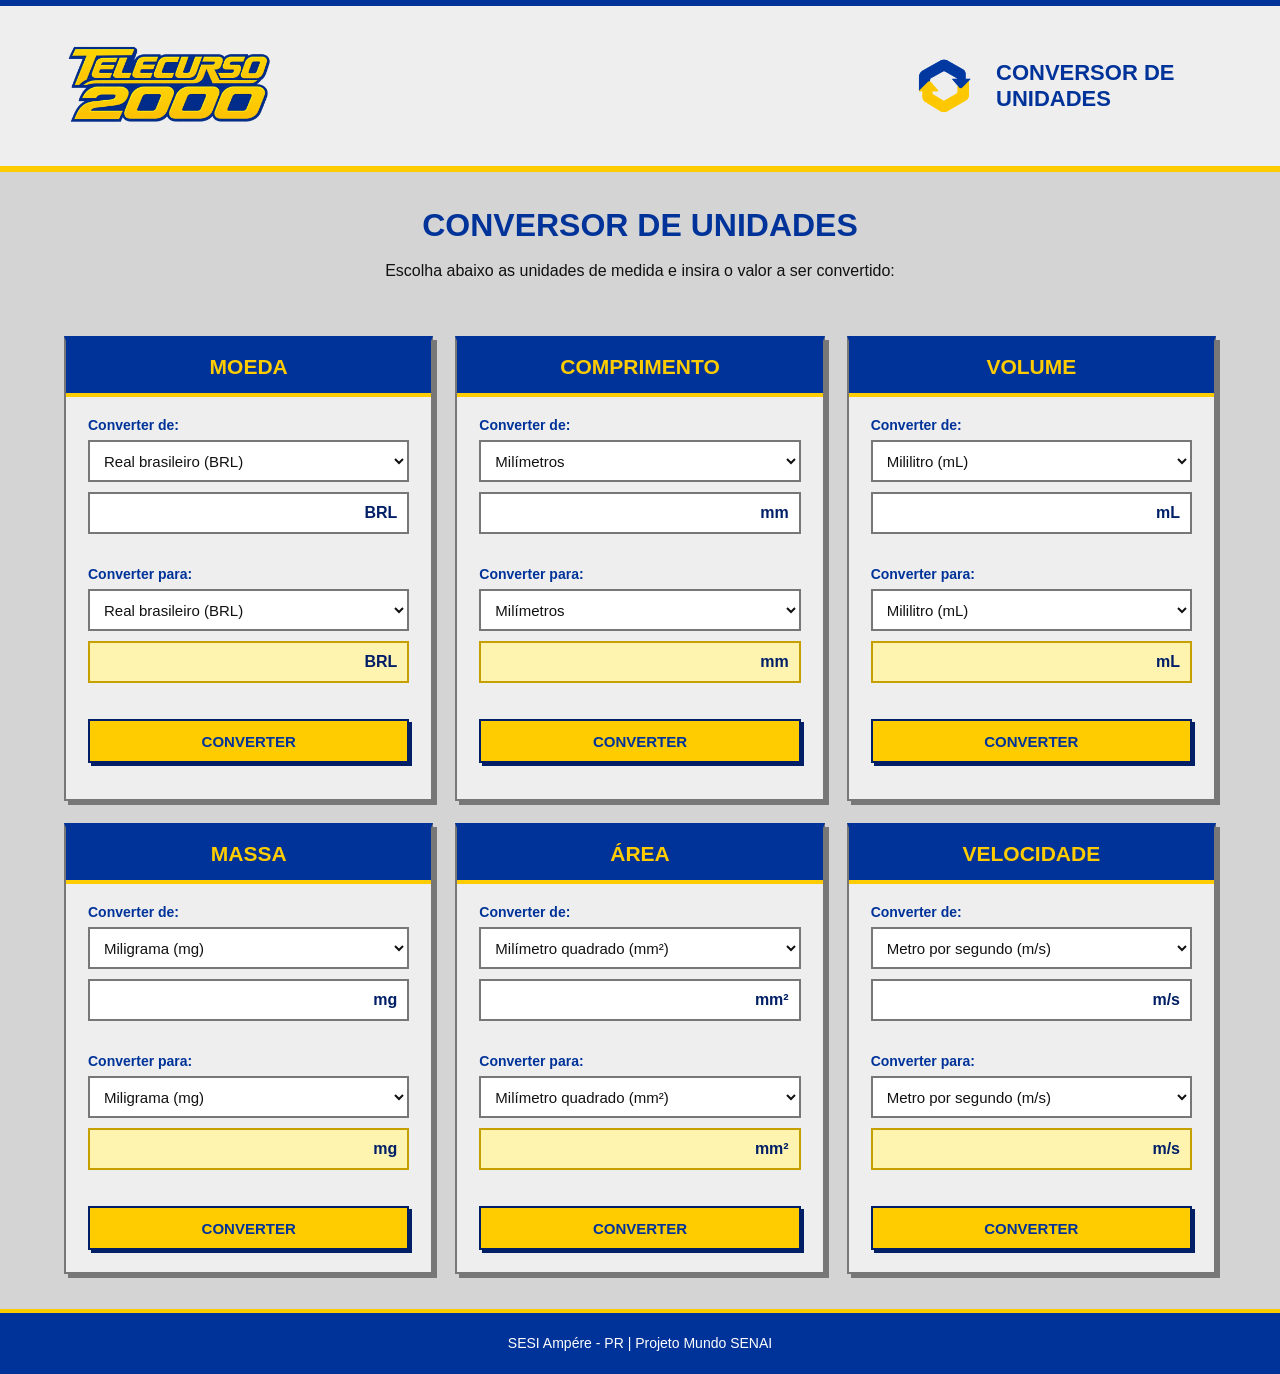
==== index.html @ 572ffd49 "refactor: pastas corrigidas" ====
<!doctype html>
<html lang="pt-br">
  <head>
    <meta charset="UTF-8" />
    <link rel="stylesheet" href="style.css" />
    <meta name="viewport" content="width=device-width, initial-scale=1.0" />
    <link rel="icon" href="imagens/logo-conversor.png">
    <title>Conversor de Unidades</title>
  </head>
  <body>
    <header class="cabecalho-logos">
      <div class="cabecalho-conteudo">
        <img class="logo-equipe" src="imagens/logo-telecurso-2000.png"
             alt="Equipe Telecurso 2000" width="1536" height="1024" />
        <div class="marca-conversor">
          <img class="logo-conversor" src="imagens/logo-conversor.png"
               alt="" width="1254" height="1254" />
          <span>Conversor de Unidades</span>
        </div>
      </div>
    </header>
    <h1>Conversor de Unidades</h1>
    <span>Escolha abaixo as unidades de medida e insira o valor a ser convertido:</span><br />
    <div class="container">

    <div class="convertmoeda">

      <h2>Moeda</h2>

      <label for="moeda-origem">Converter de:</label>

      <select id="moeda-origem">

        <option value="BRL">Real brasileiro (BRL)</option>
        <option value="USD">Dólar americano (USD)</option>
        <option value="EUR">Euro (EUR)</option>
        <option value="GBP">Libra esterlina (GBP)</option>
        <option value="ARS">Peso argentino (ARS)</option>
        <option value="JPY">Iene japonês (JPY)</option>

      </select>

      <input type="text" id="moedaBase" /><br />

      <label for="moeda-destino">Converter para:</label>

      <select id="moeda-destino">

        <option value="BRL">Real brasileiro (BRL)</option>
        <option value="USD">Dólar americano (USD)</option>
        <option value="EUR">Euro (EUR)</option>
        <option value="GBP">Libra esterlina (GBP)</option>
        <option value="ARS">Peso argentino (ARS)</option>
        <option value="JPY">Iene japonês (JPY)</option>
      </select>

      <input type="text" id="moedaConvertido" readonly/><br />

      <button type="button" id="converter-moeda" onclick="converterMoeda()">Converter</button>
      <p id="moeda-status" role="status" aria-live="polite"></p>

      <dialog class="modal" id="modal-erro">

        <div class="modal-header">

          <h1 class="modal-titulo">Erro na Conversão</h1>
          <button type="button" class="btn-close" onclick="modalErro.close()" aria-label="Fechar">×</button>

        </div>

        <div class="dialog-body">

          <p>O usuário não inseriu nenhum valor a ser convertido.</p>

        </div>

        <div class="dialog-footer">
         <button type="button" class="btn-fechar"
        onclick="modalErro.close()">Fechar</button>
        </div>

      </dialog>

    </div>

    <div class="convertcomprimento">

      <h2>Comprimento</h2>

      <label for="comprimento-origem">Converter de:</label>

      <select id="comprimento-origem">

        <option value="mm">Milímetros</option>
        <option value="cm">Centímetros</option>
        <option value="m">Metros</option>
        <option value="km">Quilômetros</option>

      </select>

      <input type="text" id="comprimentoBase" /> <br />

      <label for="comprimento-destino">Converter para:</label>

      <select id="comprimento-destino">

        <option value="mm">Milímetros</option>
        <option value="cm">Centímetros</option>
        <option value="m">Metros</option>
        <option value="km">Quilômetros</option>

        
      </select>
      
      <input type="text" id="comprimentoConvertido" readonly/><br />

      <button type="button" onclick="converterComprimento()">Converter</button>

    </div>

    <div class="convertvolume">

      <h2>Volume</h2>

      <label for="volume-origem">Converter de:</label>

      <select id="volume-origem">

        <option value="ml">Mililitro (mL)</option>
        <option value="l">Litro (L)</option>
        <option value="cm3">Centímetro cúbico (cm³)</option>
        <option value="m3">Metro cúbico (m³)</option>

      </select>

      <input type="text" id="volumeBase" /><br />

      <label for="volume-destino">Converter para:</label>

      <select id="volume-destino">

        <option value="ml">Mililitro (mL)</option>
        <option value="l">Litro (L)</option>
        <option value="cm3">Centímetro cúbico (cm³)</option>
        <option value="m3">Metro cúbico (m³)</option>

      </select>

      <input type="text" id="volumeConvertido" readonly/> <br />

      <button type="button" onclick="converterVolume()">Converter</button>


    </div>
    <div class="convertmassa">

      <h2>Massa</h2>

      <label for="massa-origem">Converter de:</label>

      <select id="massa-origem">

        <option value="mg">Miligrama (mg)</option>
        <option value="g">Grama (g)</option>
        <option value="kg">Quilograma (kg)</option>
        <option value="t">Tonelada (t)</option>
        <option value="lb">Libra (lb)</option>
        <option value="oz">Onça (oz)</option>

      </select>

      <input type="text" id="massaBase" /><br />

      <label for="massa-destino">Converter para:</label>

      <select id="massa-destino">

        <option value="mg">Miligrama (mg)</option>
        <option value="g">Grama (g)</option>
        <option value="kg">Quilograma (kg)</option>
        <option value="t">Tonelada (t)</option>
        <option value="lb">Libra (lb)</option>
        <option value="oz">Onça (oz)</option>

      </select>

      <input type="text" id="massaConvertido" readonly /><br />

      <button type="button" onclick="converterMassa()">Converter</button>

    </div>
    <div class="convertarea">

      <h2>Área</h2>

      <label for="area-origem">Converter de:</label>

      <select id="area-origem">

        <option value="mm2">Milímetro quadrado (mm²)</option>
        <option value="cm2">Centímetro quadrado (cm²)</option>
        <option value="m2">Metro quadrado (m²)</option>
        <option value="km2">Quilômetro quadrado (km²)</option>
        <option value="ha">Hectare (ha)</option>
        <option value="acre">Acre</option>

      </select>

      <input type="text" id="baseArea" /><br />

      <label for="area-destino">Converter para:</label>

      <select id="area-destino">

      <option value="mm2">Milímetro quadrado (mm²)</option>
        <option value="cm2">Centímetro quadrado (cm²)</option>
        <option value="m2">Metro quadrado (m²)</option>
        <option value="km2">Quilômetro quadrado (km²)</option>
        <option value="ha">Hectare (ha)</option>
        <option value="acre">Acre</option>

        </select>

      <input type="text" id="areaConvertido" readonly /><br />

      <button type="button" onclick="converterArea()">Converter</button>

    </div>

    <div class="convertvelocidade">

      <h2>Velocidade</h2>

      <label for="velocidade-origem">Converter de:</label>

      <select id="velocidade-origem">

        <option value="m_s">Metro por segundo (m/s)</option>
        <option value="km_h">Quilômetro por hora (km/h)</option>
        <option value="mph">Milha por hora (mph)</option>
        <option value="kn">Nó (kn)</option>

      </select>

      <input type="text" id="velocidadeBase" /><br />

      <label for="velocidade-destino">Converter para:</label>

      <select id="velocidade-destino">

        <option value="m_s">Metro por segundo (m/s)</option>
        <option value="km_h">Quilômetro por hora (km/h)</option>
        <option value="mph">Milha por hora (mph)</option>
        <option value="kn">Nó (kn)</option>

      </select>


      <input type="text" id="velocidadeConvertido" readonly /><br />

      <button type="button" onclick="converterVelocidade()">Converter</button>

    </div>
    </div>
    <footer class="rodape">SESI Ampére - PR | Projeto Mundo SENAI</footer>
    <script src="script.js"></script>
  </body>
</html>
---- style.css ----
:root {
  --cor-fundo: #d4d4d4;
  --cor-card: #eeeeee;
  --cor-principal: #003399;
  --cor-secundaria: #001f66;
  --cor-destaque: #ffcc00;
  --cor-texto: #111111;
  --cor-borda: #777777;
  --cor-input: #ffffff;
  --cor-resultado: #fff3b0;

  --sombra: 4px 4px 0px #777777;
  --raio: 0px;
}

/* =====================================
   RESET
===================================== */

* {
  margin: 0;
  padding: 0;
  box-sizing: border-box;
}

/* =====================================
   CORPO DA PÁGINA
===================================== */

body {
  font-family: Arial, Helvetica, sans-serif;
  background: var(--cor-fundo);
  color: var(--cor-texto);
  min-height: 100vh;
}

/* =====================================
   CABEÇALHO
===================================== */

header {
  background: var(--cor-principal);
  color: white;

  min-height: 85px;
  padding: 15px 20px;

  display: flex;
  align-items: center;
  justify-content: center;

  border-bottom: 6px solid var(--cor-destaque);
}

header p {
  font-size: 25px;
  font-weight: 900;
  text-transform: uppercase;
  letter-spacing: 2px;
}

/* =====================================
   TÍTULO PRINCIPAL
===================================== */

h1 {
  text-align: center;

  margin: 35px 15px 15px;

  color: var(--cor-principal);

  font-size: 32px;
  font-weight: 900;
  text-transform: uppercase;
}

body > span {
  display: block;

  text-align: center;

  font-size: 16px;
  line-height: 1.5;

  padding: 0 15px;
}

/* =====================================
   CONTAINER DOS CONVERSORES
===================================== */

.container {
  width: 90%;
  max-width: 1200px;

  margin: 35px auto;

  display: grid;

  grid-template-columns: repeat(auto-fit, minmax(280px, 1fr));

  gap: 22px;
}

/* =====================================
   CARDS
===================================== */

.convertmoeda,
.convertcomprimento,
.convertvolume,
.convertmassa,
.convertarea,
.convertvelocidade {
  background: var(--cor-card);

  padding: 22px;

  border: 2px solid var(--cor-borda);
  border-top: 5px solid var(--cor-principal);

  border-radius: var(--raio);

  box-shadow: var(--sombra);

  transition: transform 0.2s ease;
}

/* Efeito discreto ao passar o mouse */

.convertmoeda:hover,
.convertcomprimento:hover,
.convertvolume:hover,
.convertmassa:hover,
.convertarea:hover,
.convertvelocidade:hover {
  transform: translateY(-3px);
}

/* =====================================
   TÍTULOS DOS CARDS
===================================== */

.container h2 {
  background: var(--cor-principal);
  color: var(--cor-destaque);

  text-align: center;

  font-size: 21px;
  font-weight: 900;
  text-transform: uppercase;

  margin: -22px -22px 20px;
  padding: 14px 8px;

  border-bottom: 4px solid var(--cor-destaque);
}

/* =====================================
   LABELS
===================================== */

label {
  display: block;

  margin-top: 14px;
  margin-bottom: 7px;

  color: var(--cor-principal);

  font-size: 14px;
  font-weight: 900;
}

/* =====================================
   INPUTS E SELECTS
===================================== */

select,
input {
  width: 100%;
  min-height: 42px;

  padding: 9px 10px;

  border: 2px solid var(--cor-borda);
  border-radius: 0;

  background: var(--cor-input);
  color: var(--cor-texto);

  font-size: 15px;
  font-family: Arial, Helvetica, sans-serif;

  outline: none;
}

/* Espaço para os campos de valor */

input {
  margin-top: 10px;
}

/* Destaque ao selecionar um campo */

select:focus,
input:focus {
  border-color: var(--cor-principal);

  box-shadow: 0 0 0 3px rgba(0, 51, 153, 0.2);
}

/* =====================================
   RESULTADOS DA CONVERSÃO
===================================== */

input[readonly] {
  background: var(--cor-resultado);

  color: var(--cor-secundaria);

  font-weight: 900;

  border: 2px solid #c5a000;
}

/* =====================================
   BOTÕES CONVERTER
===================================== */

button {
  width: 100%;
  min-height: 44px;

  margin-top: 18px;
  padding: 10px 15px;

  background: var(--cor-destaque);
  color: var(--cor-principal);

  border: 2px solid var(--cor-secundaria);
  border-radius: 0;

  font-size: 15px;
  font-weight: 900;
  font-family: Arial, Helvetica, sans-serif;
  text-transform: uppercase;

  cursor: pointer;

  box-shadow: 3px 3px 0 var(--cor-secundaria);

  transition:
    background 0.15s ease,
    transform 0.15s ease,
    box-shadow 0.15s ease;
}

/* Efeito ao passar o mouse */

button:hover {
  background: var(--cor-principal);
  color: white;
}

/* Efeito ao clicar */

button:active {
  transform: translate(2px, 2px);
  box-shadow: 1px 1px 0 var(--cor-secundaria);
}

/* Acessibilidade pelo teclado */

button:focus-visible {
  outline: 3px solid var(--cor-secundaria);
  outline-offset: 4px;
}

/* =====================================
   RESPONSIVIDADE
===================================== */

@media (max-width: 600px) {
  header {
    min-height: 70px;
  }

  header p {
    font-size: 21px;
  }

  h1 {
    font-size: 25px;
    margin-top: 25px;
  }

  body > span {
    font-size: 14px;
  }

  .container {
    width: 92%;
    grid-template-columns: 1fr;
    gap: 20px;
    margin-top: 25px;
  }

  .convertmoeda,
  .convertcomprimento,
  .convertvolume,
  .convertmassa,
  .convertarea,
  .convertvelocidade {
    padding: 18px;
  }

  .container h2 {
    margin: -18px -18px 18px;
    font-size: 19px;
  }
}

/* =====================================
   MODAL DE ERRO
===================================== */

#modal-erro {
  width: 90%;
  max-width: 460px;
  max-height: 90vh;
  margin: auto;
  padding: 0;

  background: var(--cor-card);
  color: var(--cor-texto);

  border: 2px solid var(--cor-borda);
  border-radius: var(--raio);
  box-shadow: var(--sombra);

  overflow-y: auto;
}

/* Fundo escurecido atrás do modal */

#modal-erro::backdrop {
  background: rgba(0, 0, 0, 0.6);
}

/* Cabeçalho */

#modal-erro .modal-header {
  display: flex;
  align-items: center;
  justify-content: space-between;
  gap: 15px;

  padding: 16px 20px;

  background: var(--cor-principal);
  border-bottom: 4px solid var(--cor-destaque);
}

#modal-erro .modal-titulo {
  margin: 0;

  color: var(--cor-destaque);
  text-align: left;
  font-size: 21px;
  font-weight: 900;
  text-transform: uppercase;
}

/* Botão X */

#modal-erro .btn-close {
  display: flex;
  align-items: center;
  justify-content: center;
  flex-shrink: 0;

  width: 34px;
  height: 34px;
  min-height: 0;
  margin: 0;
  padding: 0;

  background: var(--cor-destaque);
  color: var(--cor-principal);

  border: 2px solid var(--cor-destaque);
  box-shadow: none;

  font-size: 24px;
  line-height: 1;
}

#modal-erro .btn-close:hover {
  background: var(--cor-card);
}

/* Mensagem */

#modal-erro .dialog-body {
  padding: 25px 20px;

  font-size: 16px;
  line-height: 1.6;
}

/* Rodapé */

#modal-erro .dialog-footer {
  padding: 0 20px 22px;
}

#modal-erro .btn-fechar {
  margin-top: 0;
}

#moeda-status { margin-top: 14px; font-size: 13px; line-height: 1.5; }
#converter-moeda:disabled { opacity: 0.65; cursor: wait; }

/* Sigla integrada ao campo, separada do valor usado nas contas. */
.campo-com-unidade { position: relative; margin-top: 10px; }
.campo-com-unidade input { margin-top: 0; padding-right: 65px; }
.sigla-unidade {
  position: absolute; right: 12px; top: 50%; transform: translateY(-50%);
  font-weight: bold; color: var(--cor-secundaria); pointer-events: none;
}

/* Cabeçalho com as identidades da equipe e do aplicativo. */
header.cabecalho-logos {
  padding: 10px 5%;
  background: var(--cor-card);
  border-top: 6px solid var(--cor-principal);
}
.cabecalho-conteudo {
  width: 100%; max-width: 1200px; margin: auto;
  display: flex; align-items: center; justify-content: space-between; gap: 24px;
}
.logo-equipe { display: block; width: 210px; height: 140px; object-fit: contain; }
.marca-conversor { display: flex; align-items: center; gap: 12px; }
.logo-conversor { width: 80px; height: 80px; object-fit: contain; }
.marca-conversor span {
  max-width: 220px; font-size: 22px; line-height: 1.2;
  font-weight: 900; text-transform: uppercase; color: var(--cor-principal);
}
@media (max-width: 600px) {
  .cabecalho-conteudo { gap: 10px; }
  .logo-equipe { width: 135px; height: 90px; }
  .marca-conversor { gap: 5px; }
  .logo-conversor { width: 48px; height: 48px; }
  .marca-conversor span { font-size: 13px; max-width: 110px; }
}
@media (max-width: 360px) {
  .cabecalho-conteudo { flex-direction: column; gap: 0; }
  .marca-conversor span { max-width: none; }
}

/* Rodapé */
.rodape {
  padding: 20px 15px;
  text-align: center;
  font-size: 14px;
  line-height: 1.5;
  color: white;
  background: var(--cor-principal);
  border-top: 4px solid var(--cor-destaque);
}
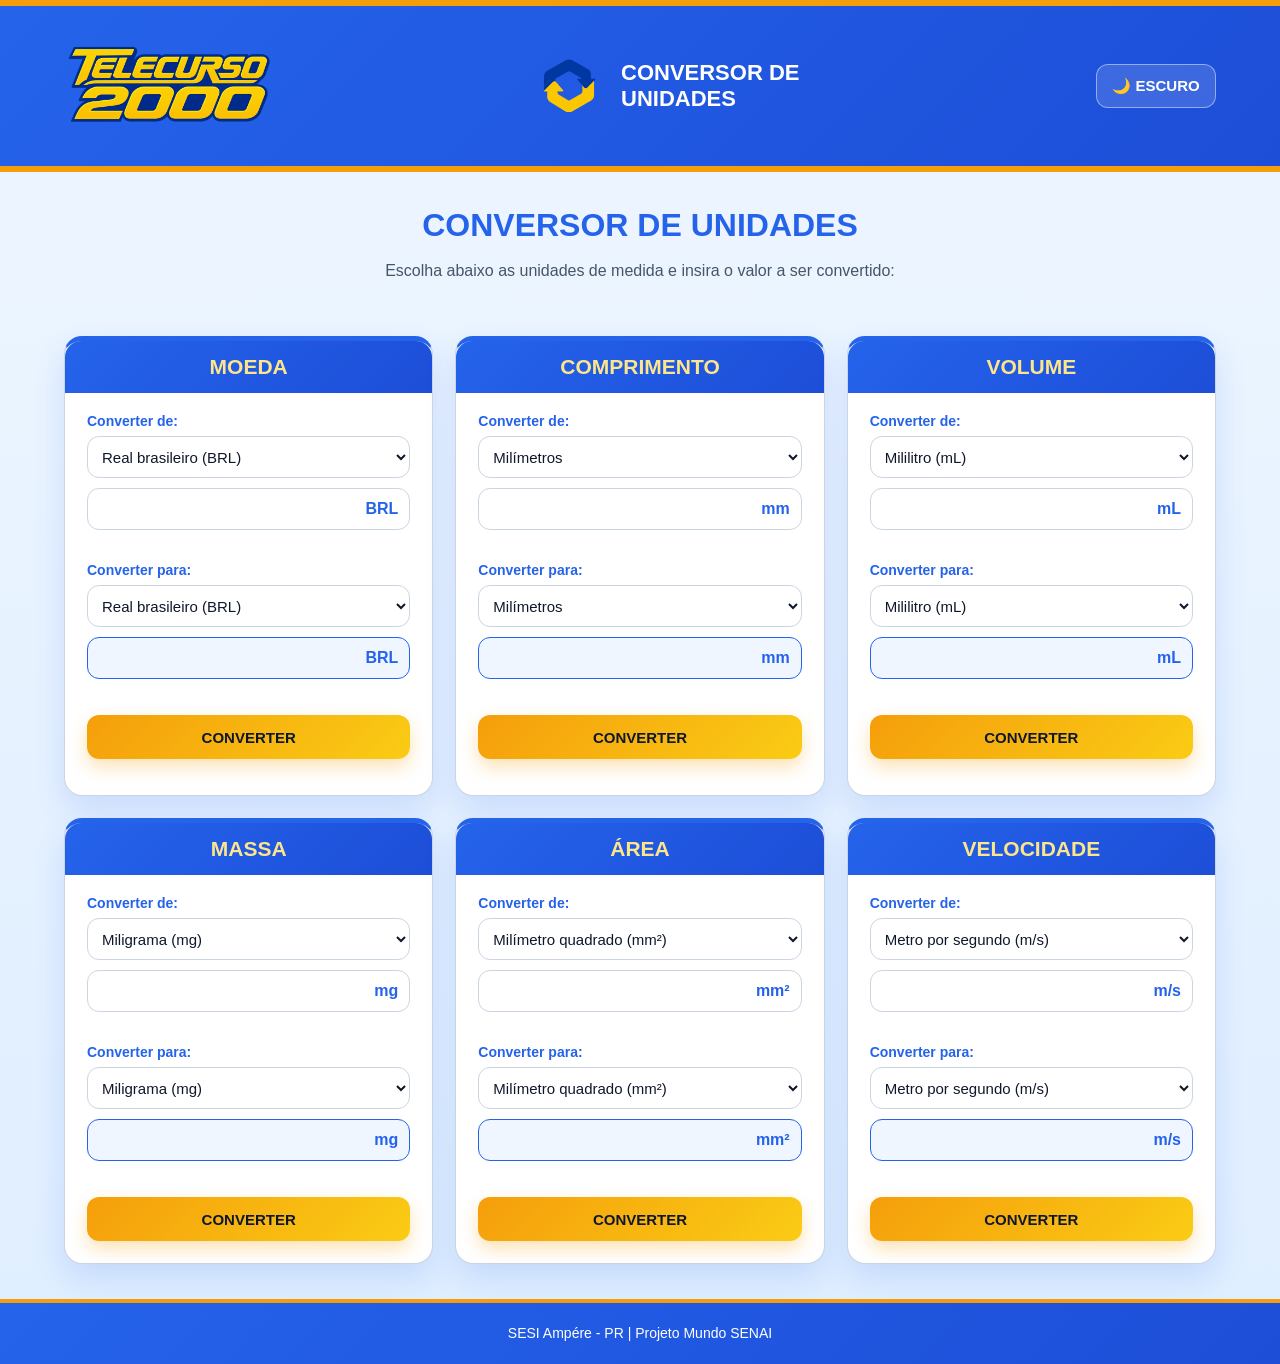
==== commit 467be3fd: "Melhorias" ====
--- a/index.html
+++ b/index.html
@@ -17,6 +17,9 @@
                alt="" width="1254" height="1254" />
           <span>Conversor de Unidades</span>
         </div>
+        <button id="theme-toggle" class="theme-toggle" type="button" aria-label="Alternar tema">
+          🌙 Escuro
+        </button>
       </div>
     </header>
     <h1>Conversor de Unidades</h1>
--- a/style.css
+++ b/style.css
@@ -1,16 +1,38 @@
 :root {
-  --cor-fundo: #d4d4d4;
-  --cor-card: #eeeeee;
-  --cor-principal: #003399;
-  --cor-secundaria: #001f66;
-  --cor-destaque: #ffcc00;
-  --cor-texto: #111111;
-  --cor-borda: #777777;
+  --cor-fundo: #eef6ff;
+  --cor-fundo-2: #dfeeff;
+  --cor-card: #ffffff;
+  --cor-principal: #2563eb;
+  --cor-principal-escuro: #1d4ed8;
+  --cor-secundaria: #0f172a;
+  --cor-destaque: #f59e0b;
+  --cor-destaque-suave: #fde68a;
+  --cor-texto: #0f172a;
+  --cor-texto-fraco: #475569;
+  --cor-borda: #cbd5e1;
   --cor-input: #ffffff;
-  --cor-resultado: #fff3b0;
-
-  --sombra: 4px 4px 0px #777777;
-  --raio: 0px;
+  --cor-resultado: #eff6ff;
+  --cor-card-resultado: #e0f2fe;
+  --sombra: 0 14px 30px rgba(37, 99, 235, 0.15);
+  --raio: 18px;
+}
+
+body.dark-theme {
+  --cor-fundo: #0f172a;
+  --cor-fundo-2: #111827;
+  --cor-card: #1e293b;
+  --cor-principal: #60a5fa;
+  --cor-principal-escuro: #3b82f6;
+  --cor-secundaria: #e2e8f0;
+  --cor-destaque: #fbbf24;
+  --cor-destaque-suave: #fef3c7;
+  --cor-texto: #f8fafc;
+  --cor-texto-fraco: #cbd5e1;
+  --cor-borda: #334155;
+  --cor-input: #0b1220;
+  --cor-resultado: #132238;
+  --cor-card-resultado: #10213d;
+  --sombra: 0 18px 35px rgba(2, 6, 23, 0.55);
 }
 
 /* =====================================
@@ -29,9 +51,10 @@
 
 body {
   font-family: Arial, Helvetica, sans-serif;
-  background: var(--cor-fundo);
+  background: linear-gradient(180deg, var(--cor-fundo) 0%, var(--cor-fundo-2) 100%);
   color: var(--cor-texto);
   min-height: 100vh;
+  transition: background 0.25s ease, color 0.25s ease;
 }
 
 /* =====================================
@@ -39,16 +62,13 @@
 ===================================== */
 
 header {
-  background: var(--cor-principal);
+  background: linear-gradient(135deg, var(--cor-principal) 0%, var(--cor-principal-escuro) 100%);
   color: white;
-
   min-height: 85px;
   padding: 15px 20px;
-
   display: flex;
   align-items: center;
   justify-content: center;
-
   border-bottom: 6px solid var(--cor-destaque);
 }
 
@@ -65,11 +85,8 @@
 
 h1 {
   text-align: center;
-
   margin: 35px 15px 15px;
-
   color: var(--cor-principal);
-
   font-size: 32px;
   font-weight: 900;
   text-transform: uppercase;
@@ -77,13 +94,11 @@
 
 body > span {
   display: block;
-
   text-align: center;
-
   font-size: 16px;
   line-height: 1.5;
-
   padding: 0 15px;
+  color: var(--cor-texto-fraco);
 }
 
 /* =====================================
@@ -93,13 +108,9 @@
 .container {
   width: 90%;
   max-width: 1200px;
-
   margin: 35px auto;
-
   display: grid;
-
   grid-template-columns: repeat(auto-fit, minmax(280px, 1fr));
-
   gap: 22px;
 }
 
@@ -114,20 +125,13 @@
 .convertarea,
 .convertvelocidade {
   background: var(--cor-card);
-
   padding: 22px;
-
-  border: 2px solid var(--cor-borda);
+  border: 1px solid var(--cor-borda);
   border-top: 5px solid var(--cor-principal);
-
   border-radius: var(--raio);
-
   box-shadow: var(--sombra);
-
-  transition: transform 0.2s ease;
-}
-
-/* Efeito discreto ao passar o mouse */
+  transition: transform 0.2s ease, box-shadow 0.2s ease, border-color 0.2s ease;
+}
 
 .convertmoeda:hover,
 .convertcomprimento:hover,
@@ -135,7 +139,8 @@
 .convertmassa:hover,
 .convertarea:hover,
 .convertvelocidade:hover {
-  transform: translateY(-3px);
+  transform: translateY(-4px);
+  box-shadow: 0 18px 35px rgba(37, 99, 235, 0.18);
 }
 
 /* =====================================
@@ -143,19 +148,15 @@
 ===================================== */
 
 .container h2 {
-  background: var(--cor-principal);
-  color: var(--cor-destaque);
-
+  background: linear-gradient(135deg, var(--cor-principal) 0%, var(--cor-principal-escuro) 100%);
+  color: var(--cor-destaque-suave);
   text-align: center;
-
   font-size: 21px;
   font-weight: 900;
   text-transform: uppercase;
-
   margin: -22px -22px 20px;
   padding: 14px 8px;
-
-  border-bottom: 4px solid var(--cor-destaque);
+  border-radius: 16px 16px 0 0;
 }
 
 /* =====================================
@@ -164,12 +165,9 @@
 
 label {
   display: block;
-
   margin-top: 14px;
   margin-bottom: 7px;
-
   color: var(--cor-principal);
-
   font-size: 14px;
   font-weight: 900;
 }
@@ -182,34 +180,25 @@
 input {
   width: 100%;
   min-height: 42px;
-
   padding: 9px 10px;
-
-  border: 2px solid var(--cor-borda);
-  border-radius: 0;
-
+  border: 1.5px solid var(--cor-borda);
+  border-radius: 12px;
   background: var(--cor-input);
   color: var(--cor-texto);
-
   font-size: 15px;
   font-family: Arial, Helvetica, sans-serif;
-
   outline: none;
-}
-
-/* Espaço para os campos de valor */
+  transition: border-color 0.2s ease, box-shadow 0.2s ease, background 0.2s ease;
+}
 
 input {
   margin-top: 10px;
 }
-
-/* Destaque ao selecionar um campo */
 
 select:focus,
 input:focus {
   border-color: var(--cor-principal);
-
-  box-shadow: 0 0 0 3px rgba(0, 51, 153, 0.2);
+  box-shadow: 0 0 0 4px rgba(37, 99, 235, 0.2);
 }
 
 /* =====================================
@@ -218,12 +207,9 @@
 
 input[readonly] {
   background: var(--cor-resultado);
-
   color: var(--cor-secundaria);
-
-  font-weight: 900;
-
-  border: 2px solid #c5a000;
+  font-weight: 900;
+  border: 1.5px solid var(--cor-principal);
 }
 
 /* =====================================
@@ -233,49 +219,34 @@
 button {
   width: 100%;
   min-height: 44px;
-
   margin-top: 18px;
   padding: 10px 15px;
-
-  background: var(--cor-destaque);
-  color: var(--cor-principal);
-
-  border: 2px solid var(--cor-secundaria);
-  border-radius: 0;
-
+  background: linear-gradient(135deg, var(--cor-destaque) 0%, #facc15 100%);
+  color: var(--cor-secundaria);
+  border: none;
+  border-radius: 12px;
   font-size: 15px;
   font-weight: 900;
   font-family: Arial, Helvetica, sans-serif;
   text-transform: uppercase;
-
   cursor: pointer;
-
-  box-shadow: 3px 3px 0 var(--cor-secundaria);
-
-  transition:
-    background 0.15s ease,
-    transform 0.15s ease,
-    box-shadow 0.15s ease;
-}
-
-/* Efeito ao passar o mouse */
+  box-shadow: 0 8px 18px rgba(245, 158, 11, 0.3);
+  transition: transform 0.15s ease, box-shadow 0.15s ease, filter 0.2s ease;
+}
 
 button:hover {
-  background: var(--cor-principal);
+  background: linear-gradient(135deg, var(--cor-principal) 0%, var(--cor-principal-escuro) 100%);
   color: white;
-}
-
-/* Efeito ao clicar */
+  filter: brightness(1.02);
+}
 
 button:active {
-  transform: translate(2px, 2px);
-  box-shadow: 1px 1px 0 var(--cor-secundaria);
-}
-
-/* Acessibilidade pelo teclado */
+  transform: translateY(2px);
+  box-shadow: 0 4px 10px rgba(37, 99, 235, 0.2);
+}
 
 button:focus-visible {
-  outline: 3px solid var(--cor-secundaria);
+  outline: 3px solid var(--cor-principal);
   outline-offset: 4px;
 }
 
@@ -333,67 +304,51 @@
   max-height: 90vh;
   margin: auto;
   padding: 0;
-
   background: var(--cor-card);
   color: var(--cor-texto);
-
-  border: 2px solid var(--cor-borda);
+  border: 1px solid var(--cor-borda);
   border-radius: var(--raio);
   box-shadow: var(--sombra);
-
   overflow-y: auto;
 }
 
-/* Fundo escurecido atrás do modal */
-
 #modal-erro::backdrop {
-  background: rgba(0, 0, 0, 0.6);
-}
-
-/* Cabeçalho */
+  background: rgba(15, 23, 42, 0.65);
+}
 
 #modal-erro .modal-header {
   display: flex;
   align-items: center;
   justify-content: space-between;
   gap: 15px;
-
   padding: 16px 20px;
-
-  background: var(--cor-principal);
+  background: linear-gradient(135deg, var(--cor-principal) 0%, var(--cor-principal-escuro) 100%);
   border-bottom: 4px solid var(--cor-destaque);
 }
 
 #modal-erro .modal-titulo {
   margin: 0;
-
-  color: var(--cor-destaque);
+  color: var(--cor-destaque-suave);
   text-align: left;
   font-size: 21px;
   font-weight: 900;
   text-transform: uppercase;
 }
-
-/* Botão X */
 
 #modal-erro .btn-close {
   display: flex;
   align-items: center;
   justify-content: center;
   flex-shrink: 0;
-
   width: 34px;
   height: 34px;
   min-height: 0;
   margin: 0;
   padding: 0;
-
   background: var(--cor-destaque);
   color: var(--cor-principal);
-
   border: 2px solid var(--cor-destaque);
   box-shadow: none;
-
   font-size: 24px;
   line-height: 1;
 }
@@ -402,17 +357,12 @@
   background: var(--cor-card);
 }
 
-/* Mensagem */
-
 #modal-erro .dialog-body {
   padding: 25px 20px;
-
   font-size: 16px;
   line-height: 1.6;
 }
 
-/* Rodapé */
-
 #modal-erro .dialog-footer {
   padding: 0 20px 22px;
 }
@@ -421,7 +371,7 @@
   margin-top: 0;
 }
 
-#moeda-status { margin-top: 14px; font-size: 13px; line-height: 1.5; }
+#moeda-status { margin-top: 14px; font-size: 13px; line-height: 1.5; color: var(--cor-texto-fraco); }
 #converter-moeda:disabled { opacity: 0.65; cursor: wait; }
 
 /* Sigla integrada ao campo, separada do valor usado nas contas. */
@@ -429,14 +379,14 @@
 .campo-com-unidade input { margin-top: 0; padding-right: 65px; }
 .sigla-unidade {
   position: absolute; right: 12px; top: 50%; transform: translateY(-50%);
-  font-weight: bold; color: var(--cor-secundaria); pointer-events: none;
+  font-weight: bold; color: var(--cor-principal); pointer-events: none;
 }
 
 /* Cabeçalho com as identidades da equipe e do aplicativo. */
 header.cabecalho-logos {
   padding: 10px 5%;
-  background: var(--cor-card);
-  border-top: 6px solid var(--cor-principal);
+  background: linear-gradient(135deg, var(--cor-principal) 0%, var(--cor-principal-escuro) 100%);
+  border-top: 6px solid var(--cor-destaque);
 }
 .cabecalho-conteudo {
   width: 100%; max-width: 1200px; margin: auto;
@@ -447,7 +397,21 @@
 .logo-conversor { width: 80px; height: 80px; object-fit: contain; }
 .marca-conversor span {
   max-width: 220px; font-size: 22px; line-height: 1.2;
-  font-weight: 900; text-transform: uppercase; color: var(--cor-principal);
+  font-weight: 900; text-transform: uppercase; color: white;
+}
+.theme-toggle {
+  width: auto;
+  min-width: 120px;
+  margin-top: 0;
+  white-space: nowrap;
+  background: rgba(255, 255, 255, 0.14);
+  color: white;
+  border: 1px solid rgba(255, 255, 255, 0.45);
+  box-shadow: none;
+}
+.theme-toggle:hover {
+  background: rgba(255, 255, 255, 0.22);
+  color: white;
 }
 @media (max-width: 600px) {
   .cabecalho-conteudo { gap: 10px; }
@@ -455,6 +419,7 @@
   .marca-conversor { gap: 5px; }
   .logo-conversor { width: 48px; height: 48px; }
   .marca-conversor span { font-size: 13px; max-width: 110px; }
+  .theme-toggle { min-width: 100px; font-size: 12px; }
 }
 @media (max-width: 360px) {
   .cabecalho-conteudo { flex-direction: column; gap: 0; }
@@ -468,6 +433,6 @@
   font-size: 14px;
   line-height: 1.5;
   color: white;
-  background: var(--cor-principal);
+  background: linear-gradient(135deg, var(--cor-principal) 0%, var(--cor-principal-escuro) 100%);
   border-top: 4px solid var(--cor-destaque);
 }
